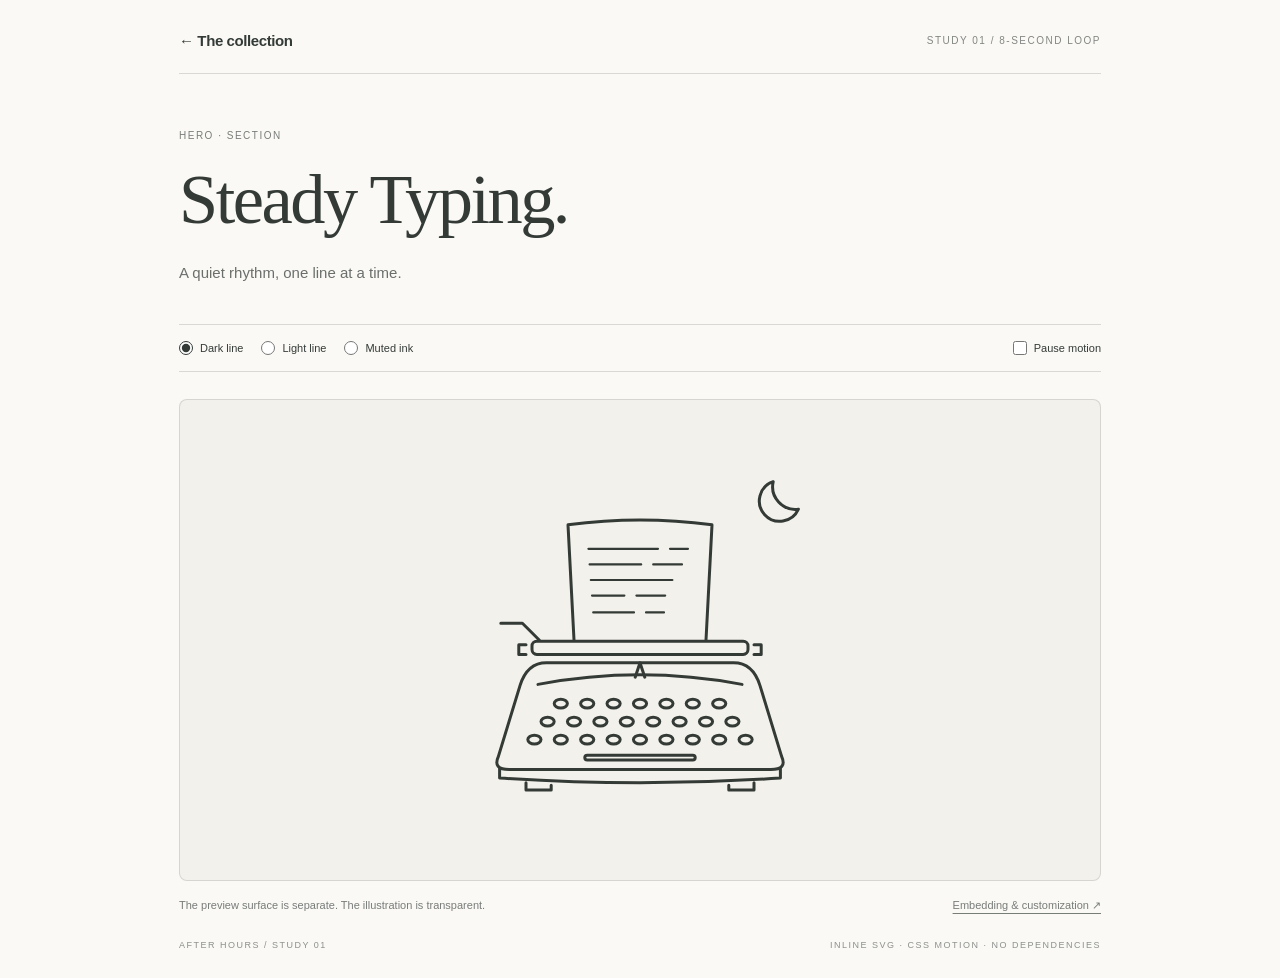
==== 01-steady-typing/index.html @ c8c53ba9 "Add minimal self-typing typewriter animation collection" ====
<!doctype html>
<html lang="en"><head><meta charset="utf-8"><meta name="viewport" content="width=device-width,initial-scale=1"><title>Steady Typing · After hours</title><meta name="description" content="Minimal reusable SVG illustrations of a self-typing typewriter at night."><link rel="stylesheet" href="style.css"></head>
<body class="twd-page"><main class="twd-wrap twd-detail"><header class="twd-top"><a class="twd-brand" href="../index.html">← The collection</a><span class="twd-edition">Study 01 / 8-second loop</span></header><section class="twd-intro"><p class="twd-eyebrow">Hero · section</p><h1>Steady Typing.</h1><p>A quiet rhythm, one line at a time.</p></section><div class="twd-toolbar"><fieldset class="twd-colors"><legend>Illustration color</legend><label><input type="radio" name="color" checked> Dark line</label><label><input class="twd-light" type="radio" name="color"> Light line</label><label><input class="twd-muted" type="radio" name="color"> Muted ink</label></fieldset><label><input class="twd-pause" type="checkbox"> Pause motion</label></div><div class="twd-preview twd-stage"><figure class="typewriter-animation twn-steady" role="img" aria-label="A front-facing typewriter quietly types by itself beneath a crescent moon, with visible paper and gently moving keys.">
  <svg xmlns="http://www.w3.org/2000/svg" width="600" height="400" viewBox="0 0 600 400" aria-hidden="true" focusable="false">
    <g class="twn-lines" fill="none" stroke="currentColor">
      <path class="twn-moon" d="M411 68 A17 17 0 1 0 432 91 A19 19 0 0 1 411 68Z"/>
      <!-- Front view: the page rises above the roller and full keyboard. -->
      <g class="twn-machine">
        <g class="twn-carriage">
          <g class="twn-paper">
            <path d="M245 200 L240 104 Q300 96 360 104 L355 200"/>
            <path d="M257 124 H315 M325 124 H340 M258 137 H301 M311 137 H335 M259 150 H327 M260 163 H287 M297 163 H321" stroke-width="1.8"/>
            <path class="twn-new-line" d="M261 177 H295 M305 177 H320" stroke-width="1.8"/>
          </g>
          <rect x="210" y="201" width="180" height="11" rx="4"/>
          <path d="M205 204 H199 V212 H205 M395 204 H401 V212 H395"/>
          <path class="twn-lever" d="M216 200 L202 186 H184"/>
        </g>
        <path d="M222 219 H378 Q394 219 400 238 L418 297 Q423 308 409 308 H191 Q177 308 182 297 L200 238 Q206 219 222 219Z"/>
        <path d="M215 237 Q300 221 385 237 M183 307 V315 Q300 323 417 315 V307 M205 319 V325 H226 V321 M374 321 V325 H395 V319"/>
        <path class="twn-typebar" d="M296 231 L300 219 L304 231"/>
        <!-- A few independent keys suggest quiet, irregular typing. -->
        <ellipse cx="234" cy="253" rx="5.5" ry="3.7"/>
        <ellipse cx="256" cy="253" rx="5.5" ry="3.7"/>
        <ellipse class="twn-key-a" cx="278" cy="253" rx="5.5" ry="3.7"/>
        <ellipse cx="300" cy="253" rx="5.5" ry="3.7"/>
        <ellipse cx="322" cy="253" rx="5.5" ry="3.7"/>
        <ellipse cx="344" cy="253" rx="5.5" ry="3.7"/>
        <ellipse cx="366" cy="253" rx="5.5" ry="3.7"/>
        <ellipse cx="223" cy="268" rx="5.5" ry="3.7"/>
        <ellipse cx="245" cy="268" rx="5.5" ry="3.7"/>
        <ellipse cx="267" cy="268" rx="5.5" ry="3.7"/>
        <ellipse cx="289" cy="268" rx="5.5" ry="3.7"/>
        <ellipse cx="311" cy="268" rx="5.5" ry="3.7"/>
        <ellipse class="twn-key-b" cx="333" cy="268" rx="5.5" ry="3.7"/>
        <ellipse cx="355" cy="268" rx="5.5" ry="3.7"/>
        <ellipse cx="377" cy="268" rx="5.5" ry="3.7"/>
        <ellipse cx="212" cy="283" rx="5.5" ry="3.7"/>
        <ellipse cx="234" cy="283" rx="5.5" ry="3.7"/>
        <ellipse cx="256" cy="283" rx="5.5" ry="3.7"/>
        <ellipse cx="278" cy="283" rx="5.5" ry="3.7"/>
        <ellipse cx="300" cy="283" rx="5.5" ry="3.7"/>
        <ellipse cx="322" cy="283" rx="5.5" ry="3.7"/>
        <ellipse class="twn-key-a" cx="344" cy="283" rx="5.5" ry="3.7"/>
        <ellipse cx="366" cy="283" rx="5.5" ry="3.7"/>
        <ellipse cx="388" cy="283" rx="5.5" ry="3.7"/>
        <rect x="254" y="296" width="92" height="4" rx="2"/>
      </g>
    </g>
  </svg>
</figure></div><div class="twd-caption"><span>The preview surface is separate. The illustration is transparent.</span><a href="README.md">Embedding & customization ↗</a></div><footer class="twd-foot"><span>After hours / Study 01</span><span>Inline SVG · CSS motion · No dependencies</span></footer></main></body></html>
---- 01-steady-typing/style.css ----
/* Transparent, front-facing component. All drawing uses currentColor. */
.typewriter-animation {width:100%;max-width:900px;margin:0;color:inherit;background:transparent;--twn-duration:8s;}
.typewriter-animation > svg {display:block;width:100%;height:auto;aspect-ratio:3/2;overflow:hidden;}
.typewriter-animation .twn-lines {stroke-width:2.5;stroke-linecap:round;stroke-linejoin:round;}
.typewriter-animation .twn-key-a,.typewriter-animation .twn-key-b {transform-box:fill-box;transform-origin:center;}
.typewriter-animation .twn-key-a,.typewriter-animation .twn-key-b,.typewriter-animation .twn-typebar,.typewriter-animation .twn-carriage,.typewriter-animation .twn-paper,.typewriter-animation .twn-new-line,.typewriter-animation .twn-lever {animation-duration:var(--twn-duration);animation-iteration-count:infinite;animation-timing-function:ease-in-out;}
.typewriter-animation .twn-key-a {animation-name:twn-keys-a;}
.typewriter-animation .twn-key-b {animation-name:twn-keys-b;}
.typewriter-animation .twn-typebar {animation-name:twn-strike;}
.typewriter-animation .twn-new-line {animation-name:twn-writing;}
.typewriter-animation .twn-paper {animation-name:twn-paper-settle;}
.typewriter-animation.twn-think {--twn-duration:9s;}
.typewriter-animation.twn-think .twn-key-a {animation-name:twn-think-a;}
.typewriter-animation.twn-think .twn-key-b {animation-name:twn-think-b;}
.typewriter-animation.twn-think .twn-typebar {animation-name:twn-think-strike;}
.typewriter-animation.twn-think .twn-new-line {animation-name:twn-think-writing;}
.typewriter-animation.twn-return .twn-key-a {animation-name:twn-return-a;}
.typewriter-animation.twn-return .twn-key-b {animation-name:twn-return-b;}
.typewriter-animation.twn-return .twn-typebar {animation-name:twn-return-strike;}
.typewriter-animation.twn-return .twn-carriage {animation-name:twn-carriage-return;}
.typewriter-animation.twn-return .twn-lever {transform-origin:216px 200px;animation-name:twn-lever-return;}
/* Brief key presses are separated by rests; nothing vibrates continuously. */
@keyframes twn-keys-a {0%,12%,24%,36%,58%,70%,82%,94%,100%{transform:translateY(0) scaleY(1)} 6%,18%,30%,64%,76%,88%{transform:translateY(1.6px) scaleY(.7)}}
@keyframes twn-keys-b {0%,20%,32%,54%,66%,78%,90%,100%{transform:translateY(0) scaleY(1)} 14%,26%,60%,72%,84%{transform:translateY(1.6px) scaleY(.7)}}
@keyframes twn-strike {0%,12%,24%,36%,58%,70%,82%,94%,100%{transform:translateY(0)} 6%,18%,30%,64%,76%,88%{transform:translateY(-4px)}}
@keyframes twn-paper-settle {0%,34%,72%,100%{transform:translateY(0)} 44%,58%{transform:translateY(-1.5px)}}
@keyframes twn-writing {0%,100%{opacity:.35} 32%,82%{opacity:1}}
@keyframes twn-think-a {0%,12%,24%,76%,88%,98%,100%{transform:translateY(0) scaleY(1)} 6%,18%,82%,94%{transform:translateY(1.6px) scaleY(.7)}}
@keyframes twn-think-b {0%,20%,30%,80%,92%,100%{transform:translateY(0) scaleY(1)} 14%,26%,86%{transform:translateY(1.6px) scaleY(.7)}}
@keyframes twn-think-strike {0%,12%,24%,76%,88%,98%,100%{transform:translateY(0)} 6%,18%,82%,94%{transform:translateY(-4px)}}
@keyframes twn-think-writing {0%,100%{opacity:.35} 24%,72%{opacity:.7} 88%{opacity:1}}
@keyframes twn-return-a {0%,12%,24%,36%,68%,80%,92%,100%{transform:translateY(0) scaleY(1)} 6%,18%,30%,74%,86%{transform:translateY(1.6px) scaleY(.7)}}
@keyframes twn-return-b {0%,20%,32%,66%,78%,90%,100%{transform:translateY(0) scaleY(1)} 14%,26%,72%,84%{transform:translateY(1.6px) scaleY(.7)}}
@keyframes twn-return-strike {0%,12%,24%,36%,68%,80%,92%,100%{transform:translateY(0)} 6%,18%,30%,74%,86%{transform:translateY(-4px)}}
@keyframes twn-carriage-return {0%,8%{transform:translateX(0)} 14%,20%{transform:translateX(-4px)} 26%,32%{transform:translateX(-8px)} 38%,48%{transform:translateX(-12px)} 59%,100%{transform:translateX(0)}}
@keyframes twn-lever-return {0%,43%,66%,100%{transform:rotate(0)} 49%,56%{transform:rotate(-8deg)}}
/* Base SVG coordinates are a complete static illustration. */
@media(prefers-reduced-motion:reduce){.typewriter-animation *{animation:none !important;}}

/* Demo presentation; not required when embedding the component. */
.twd-page { margin:0; background:#faf9f6; color:#343b37; font-family:Arial,Helvetica,sans-serif; }
.twd-page * {box-sizing:border-box;}
.twd-page a {color:inherit;text-underline-offset:4px;}
.twd-page a:focus-visible,.twd-page input:focus-visible {outline:2px solid currentColor;outline-offset:5px;}
.twd-wrap {max-width:1340px;margin:auto;padding:32px 5vw 24px;}
.twd-top {display:flex;align-items:center;justify-content:space-between;gap:20px;border-bottom:1px solid #343b372b;padding-bottom:24px;}
.twd-brand {font-size:15px;font-weight:600;text-decoration:none;letter-spacing:-.4px;display:flex;align-items:center;gap:10px;}
.twd-logo {width:26px;height:26px;}
.twd-edition,.twd-eyebrow,.twd-meta,.twd-foot {font-size:10px;letter-spacing:1.5px;text-transform:uppercase;}
.twd-edition {opacity:.6;}
.twd-intro {padding:56px 0 37px;max-width:760px;}
.twd-eyebrow {opacity:.65;margin:0 0 22px;}
.twd-intro h1 {font:normal clamp(42px,5.5vw,72px)/1.05 Georgia,'Times New Roman',serif;letter-spacing:-2.5px;margin:0 0 22px;}
.twd-intro p:last-child {font-size:15px;line-height:1.85;max-width:530px;margin:0;opacity:.72;}
.twd-toolbar {display:flex;justify-content:space-between;align-items:center;flex-wrap:wrap;gap:20px;padding:16px 0;border-top:1px solid #343b372b;border-bottom:1px solid #343b372b;margin-bottom:27px;}
.twd-colors {display:flex;flex-wrap:wrap;gap:18px;border:0;margin:0;padding:0;}
.twd-colors legend {position:absolute;clip-path:inset(50%);width:1px;height:1px;overflow:hidden;}
.twd-toolbar label {display:inline-flex;align-items:center;gap:7px;font-size:11px;cursor:pointer;}
.twd-toolbar input {width:14px;height:14px;accent-color:#343b37;margin:0;}
.twd-grid {display:grid;grid-template-columns:repeat(3,minmax(0,1fr));gap:24px;}
.twd-preview {display:block;position:relative;border:1px solid #343b3726;border-radius:8px;overflow:hidden;color:#343b37;background:#f3f1eb;text-decoration:none;}
.twd-page:has(.twd-light:checked) .twd-preview {color:#fff;background:#343b37;}
.twd-page:has(.twd-muted:checked) .twd-preview {color:#756a85;background:#f3f1eb;}
.twd-page:has(.twd-pause:checked) .typewriter-animation * {animation-play-state:paused;}
.twd-number {position:absolute;top:17px;left:18px;font-size:10px;opacity:.6;}
.twd-arrow {position:absolute;bottom:13px;right:17px;font-size:18px;}
.twd-card h2 {font:normal 23px/1.25 Georgia,'Times New Roman',serif;margin:22px 0 10px;letter-spacing:-.4px;}
.twd-card h2 a {text-decoration:none;}
.twd-card p {font-size:12px;line-height:1.85;opacity:.72;margin:0 0 18px;min-height:46px;}
.twd-meta {display:flex;justify-content:space-between;gap:14px;font-size:9px;line-height:1.7;letter-spacing:.6px;opacity:.65;}
.twd-note {margin-top:48px;padding:24px 0;border-top:1px solid #343b372b;border-bottom:1px solid #343b372b;display:flex;align-items:center;justify-content:space-between;gap:20px;font-size:12px;line-height:1.8;}
.twd-note p {margin:0;opacity:.75;}
.twd-note code {font-size:11px;}
.twd-foot {margin-top:24px;display:flex;justify-content:space-between;gap:20px;font-size:9px;opacity:.55;line-height:1.7;}
.twd-detail {max-width:1050px;}
.twd-stage {display:flex;justify-content:center;}
.twd-stage .typewriter-animation {max-width:720px;}
.twd-caption {display:flex;justify-content:space-between;gap:16px;flex-wrap:wrap;margin-top:15px;font-size:11px;opacity:.65;line-height:1.7;}
@media(max-width:760px) {.twd-wrap{padding:24px}.twd-grid{grid-template-columns:1fr;gap:35px}.twd-intro{padding-top:40px}.twd-edition{max-width:125px;text-align:right;line-height:1.7;font-size:8px}.twd-card p{min-height:0}.twd-foot,.twd-note{flex-direction:column;align-items:flex-start}.twd-note{margin-top:32px}.twd-colors{gap:14px}}
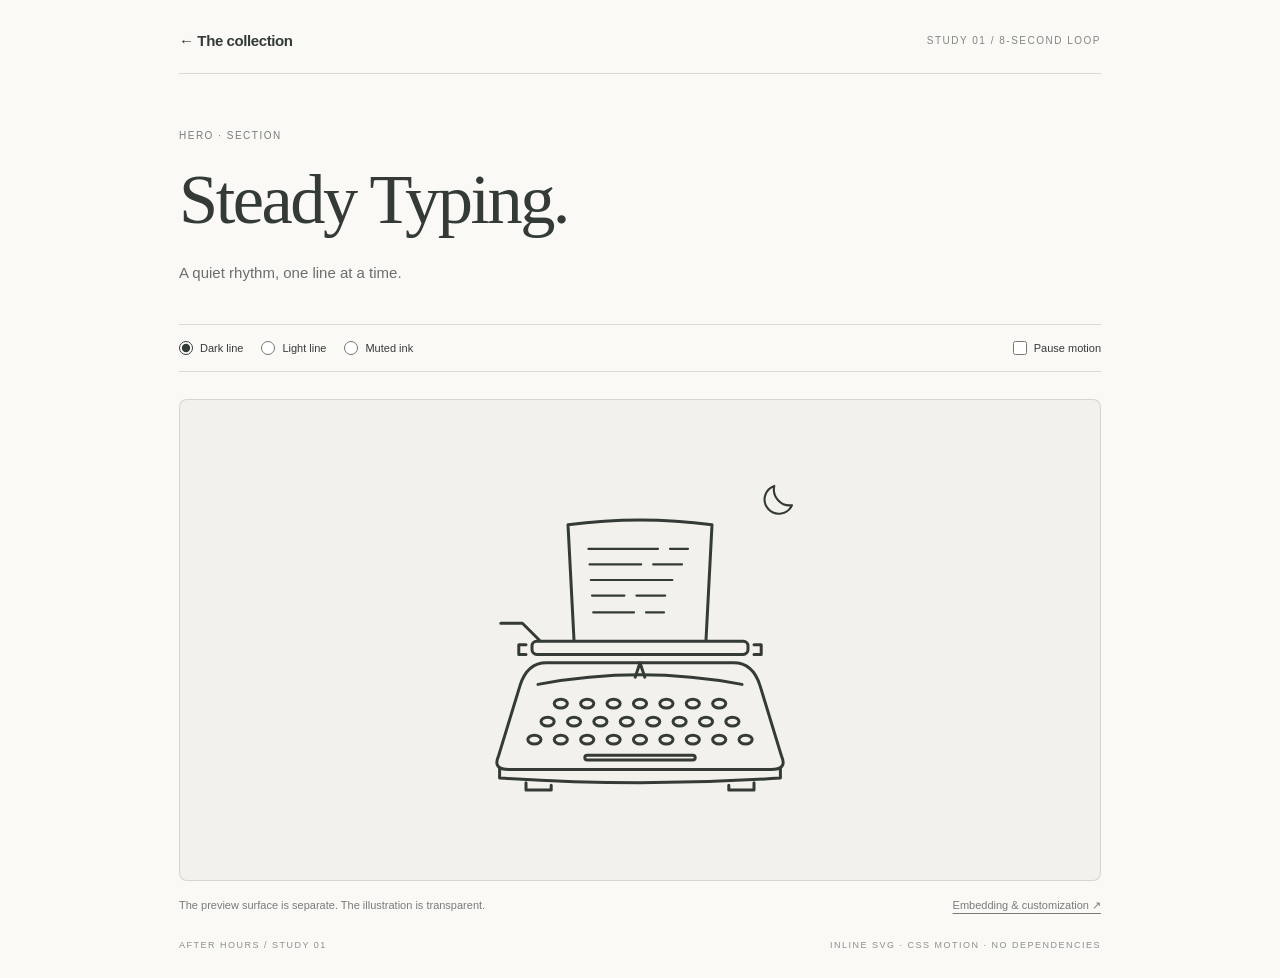
==== commit c94df628: "Refine self-typing writing rhythm and night cue" ====
--- a/01-steady-typing/index.html
+++ b/01-steady-typing/index.html
@@ -3,14 +3,17 @@
 <body class="twd-page"><main class="twd-wrap twd-detail"><header class="twd-top"><a class="twd-brand" href="../index.html">← The collection</a><span class="twd-edition">Study 01 / 8-second loop</span></header><section class="twd-intro"><p class="twd-eyebrow">Hero · section</p><h1>Steady Typing.</h1><p>A quiet rhythm, one line at a time.</p></section><div class="twd-toolbar"><fieldset class="twd-colors"><legend>Illustration color</legend><label><input type="radio" name="color" checked> Dark line</label><label><input class="twd-light" type="radio" name="color"> Light line</label><label><input class="twd-muted" type="radio" name="color"> Muted ink</label></fieldset><label><input class="twd-pause" type="checkbox"> Pause motion</label></div><div class="twd-preview twd-stage"><figure class="typewriter-animation twn-steady" role="img" aria-label="A front-facing typewriter quietly types by itself beneath a crescent moon, with visible paper and gently moving keys.">
   <svg xmlns="http://www.w3.org/2000/svg" width="600" height="400" viewBox="0 0 600 400" aria-hidden="true" focusable="false">
     <g class="twn-lines" fill="none" stroke="currentColor">
-      <path class="twn-moon" d="M411 68 A17 17 0 1 0 432 91 A19 19 0 0 1 411 68Z"/>
+      <path class="twn-moon" transform="translate(414 80) scale(.7) translate(-414 -80)" d="M411 68 A17 17 0 1 0 432 91 A19 19 0 0 1 411 68Z"/>
       <!-- Front view: the page rises above the roller and full keyboard. -->
       <g class="twn-machine">
         <g class="twn-carriage">
           <g class="twn-paper">
             <path d="M245 200 L240 104 Q300 96 360 104 L355 200"/>
-            <path d="M257 124 H315 M325 124 H340 M258 137 H301 M311 137 H335 M259 150 H327 M260 163 H287 M297 163 H321" stroke-width="1.8"/>
-            <path class="twn-new-line" d="M261 177 H295 M305 177 H320" stroke-width="1.8"/>
+            <path d="M257 124 H315 M325 124 H340 M258 137 H301 M311 137 H335 M259 150 H327" stroke-width="1.8"/>
+            <path class="twn-ink twn-ink-1" pathLength="1" d="M260 163 H287" stroke-width="1.8"/>
+            <path class="twn-ink twn-ink-2" pathLength="1" d="M297 163 H321" stroke-width="1.8"/>
+            <path class="twn-ink twn-ink-3" pathLength="1" d="M261 177 H295" stroke-width="1.8"/>
+            <path class="twn-ink twn-ink-4" pathLength="1" d="M305 177 H320" stroke-width="1.8"/>
           </g>
           <rect x="210" y="201" width="180" height="11" rx="4"/>
           <path d="M205 204 H199 V212 H205 M395 204 H401 V212 H395"/>
--- a/01-steady-typing/style.css
+++ b/01-steady-typing/style.css
@@ -3,17 +3,15 @@
 .typewriter-animation > svg {display:block;width:100%;height:auto;aspect-ratio:3/2;overflow:hidden;}
 .typewriter-animation .twn-lines {stroke-width:2.5;stroke-linecap:round;stroke-linejoin:round;}
 .typewriter-animation .twn-key-a,.typewriter-animation .twn-key-b {transform-box:fill-box;transform-origin:center;}
-.typewriter-animation .twn-key-a,.typewriter-animation .twn-key-b,.typewriter-animation .twn-typebar,.typewriter-animation .twn-carriage,.typewriter-animation .twn-paper,.typewriter-animation .twn-new-line,.typewriter-animation .twn-lever {animation-duration:var(--twn-duration);animation-iteration-count:infinite;animation-timing-function:ease-in-out;}
+.typewriter-animation .twn-key-a,.typewriter-animation .twn-key-b,.typewriter-animation .twn-typebar,.typewriter-animation .twn-carriage,.typewriter-animation .twn-paper,.typewriter-animation .twn-lever {animation-duration:var(--twn-duration);animation-iteration-count:infinite;animation-timing-function:ease-in-out;}
 .typewriter-animation .twn-key-a {animation-name:twn-keys-a;}
 .typewriter-animation .twn-key-b {animation-name:twn-keys-b;}
 .typewriter-animation .twn-typebar {animation-name:twn-strike;}
-.typewriter-animation .twn-new-line {animation-name:twn-writing;}
 .typewriter-animation .twn-paper {animation-name:twn-paper-settle;}
 .typewriter-animation.twn-think {--twn-duration:9s;}
 .typewriter-animation.twn-think .twn-key-a {animation-name:twn-think-a;}
 .typewriter-animation.twn-think .twn-key-b {animation-name:twn-think-b;}
 .typewriter-animation.twn-think .twn-typebar {animation-name:twn-think-strike;}
-.typewriter-animation.twn-think .twn-new-line {animation-name:twn-think-writing;}
 .typewriter-animation.twn-return .twn-key-a {animation-name:twn-return-a;}
 .typewriter-animation.twn-return .twn-key-b {animation-name:twn-return-b;}
 .typewriter-animation.twn-return .twn-typebar {animation-name:twn-return-strike;}
@@ -24,16 +22,80 @@
 @keyframes twn-keys-b {0%,20%,32%,54%,66%,78%,90%,100%{transform:translateY(0) scaleY(1)} 14%,26%,60%,72%,84%{transform:translateY(1.6px) scaleY(.7)}}
 @keyframes twn-strike {0%,12%,24%,36%,58%,70%,82%,94%,100%{transform:translateY(0)} 6%,18%,30%,64%,76%,88%{transform:translateY(-4px)}}
 @keyframes twn-paper-settle {0%,34%,72%,100%{transform:translateY(0)} 44%,58%{transform:translateY(-1.5px)}}
-@keyframes twn-writing {0%,100%{opacity:.35} 32%,82%{opacity:1}}
 @keyframes twn-think-a {0%,12%,24%,76%,88%,98%,100%{transform:translateY(0) scaleY(1)} 6%,18%,82%,94%{transform:translateY(1.6px) scaleY(.7)}}
 @keyframes twn-think-b {0%,20%,30%,80%,92%,100%{transform:translateY(0) scaleY(1)} 14%,26%,86%{transform:translateY(1.6px) scaleY(.7)}}
 @keyframes twn-think-strike {0%,12%,24%,76%,88%,98%,100%{transform:translateY(0)} 6%,18%,82%,94%{transform:translateY(-4px)}}
-@keyframes twn-think-writing {0%,100%{opacity:.35} 24%,72%{opacity:.7} 88%{opacity:1}}
 @keyframes twn-return-a {0%,12%,24%,36%,68%,80%,92%,100%{transform:translateY(0) scaleY(1)} 6%,18%,30%,74%,86%{transform:translateY(1.6px) scaleY(.7)}}
 @keyframes twn-return-b {0%,20%,32%,66%,78%,90%,100%{transform:translateY(0) scaleY(1)} 14%,26%,72%,84%{transform:translateY(1.6px) scaleY(.7)}}
 @keyframes twn-return-strike {0%,12%,24%,36%,68%,80%,92%,100%{transform:translateY(0)} 6%,18%,30%,74%,86%{transform:translateY(-4px)}}
 @keyframes twn-carriage-return {0%,8%{transform:translateX(0)} 14%,20%{transform:translateX(-4px)} 26%,32%{transform:translateX(-8px)} 38%,48%{transform:translateX(-12px)} 59%,100%{transform:translateX(0)}}
 @keyframes twn-lever-return {0%,43%,66%,100%{transform:rotate(0)} 49%,56%{transform:rotate(-8deg)}}
+/* Short abstract phrases appear in sync with typing, then reset while invisible. */
+.typewriter-animation .twn-ink {stroke-dasharray:1;stroke-dashoffset:0;opacity:1;animation-duration:var(--twn-duration);animation-iteration-count:infinite;animation-timing-function:ease-in-out;}
+.typewriter-animation .twn-ink-1 {animation-name:twn-phrase-1;}
+.typewriter-animation.twn-think .twn-ink-1 {animation-name:twn-thought-1;}
+@keyframes twn-phrase-1 {
+  0%, 4% {stroke-dashoffset:1;opacity:0;}
+  5% {stroke-dashoffset:1;opacity:1;}
+  16%, 93% {stroke-dashoffset:0;opacity:1;}
+  97% {stroke-dashoffset:0;opacity:0;}
+  99%,100% {stroke-dashoffset:1;opacity:0;}
+}
+@keyframes twn-thought-1 {
+  0%, 4% {stroke-dashoffset:1;opacity:0;}
+  5% {stroke-dashoffset:1;opacity:1;}
+  14%, 93% {stroke-dashoffset:0;opacity:1;}
+  97% {stroke-dashoffset:0;opacity:0;}
+  99%,100% {stroke-dashoffset:1;opacity:0;}
+}
+.typewriter-animation .twn-ink-2 {animation-name:twn-phrase-2;}
+.typewriter-animation.twn-think .twn-ink-2 {animation-name:twn-thought-2;}
+@keyframes twn-phrase-2 {
+  0%, 18% {stroke-dashoffset:1;opacity:0;}
+  19% {stroke-dashoffset:1;opacity:1;}
+  30%, 93% {stroke-dashoffset:0;opacity:1;}
+  97% {stroke-dashoffset:0;opacity:0;}
+  99%,100% {stroke-dashoffset:1;opacity:0;}
+}
+@keyframes twn-thought-2 {
+  0%, 16% {stroke-dashoffset:1;opacity:0;}
+  17% {stroke-dashoffset:1;opacity:1;}
+  26%, 93% {stroke-dashoffset:0;opacity:1;}
+  97% {stroke-dashoffset:0;opacity:0;}
+  99%,100% {stroke-dashoffset:1;opacity:0;}
+}
+.typewriter-animation .twn-ink-3 {animation-name:twn-phrase-3;}
+.typewriter-animation.twn-think .twn-ink-3 {animation-name:twn-thought-3;}
+@keyframes twn-phrase-3 {
+  0%, 60% {stroke-dashoffset:1;opacity:0;}
+  61% {stroke-dashoffset:1;opacity:1;}
+  72%, 93% {stroke-dashoffset:0;opacity:1;}
+  97% {stroke-dashoffset:0;opacity:0;}
+  99%,100% {stroke-dashoffset:1;opacity:0;}
+}
+@keyframes twn-thought-3 {
+  0%, 76% {stroke-dashoffset:1;opacity:0;}
+  77% {stroke-dashoffset:1;opacity:1;}
+  84%, 93% {stroke-dashoffset:0;opacity:1;}
+  97% {stroke-dashoffset:0;opacity:0;}
+  99%,100% {stroke-dashoffset:1;opacity:0;}
+}
+.typewriter-animation .twn-ink-4 {animation-name:twn-phrase-4;}
+.typewriter-animation.twn-think .twn-ink-4 {animation-name:twn-thought-4;}
+@keyframes twn-phrase-4 {
+  0%, 76% {stroke-dashoffset:1;opacity:0;}
+  77% {stroke-dashoffset:1;opacity:1;}
+  88%, 93% {stroke-dashoffset:0;opacity:1;}
+  97% {stroke-dashoffset:0;opacity:0;}
+  99%,100% {stroke-dashoffset:1;opacity:0;}
+}
+@keyframes twn-thought-4 {
+  0%, 86% {stroke-dashoffset:1;opacity:0;}
+  87% {stroke-dashoffset:1;opacity:1;}
+  92%, 93% {stroke-dashoffset:0;opacity:1;}
+  97% {stroke-dashoffset:0;opacity:0;}
+  99%,100% {stroke-dashoffset:1;opacity:0;}
+}
 /* Base SVG coordinates are a complete static illustration. */
 @media(prefers-reduced-motion:reduce){.typewriter-animation *{animation:none !important;}}
 
